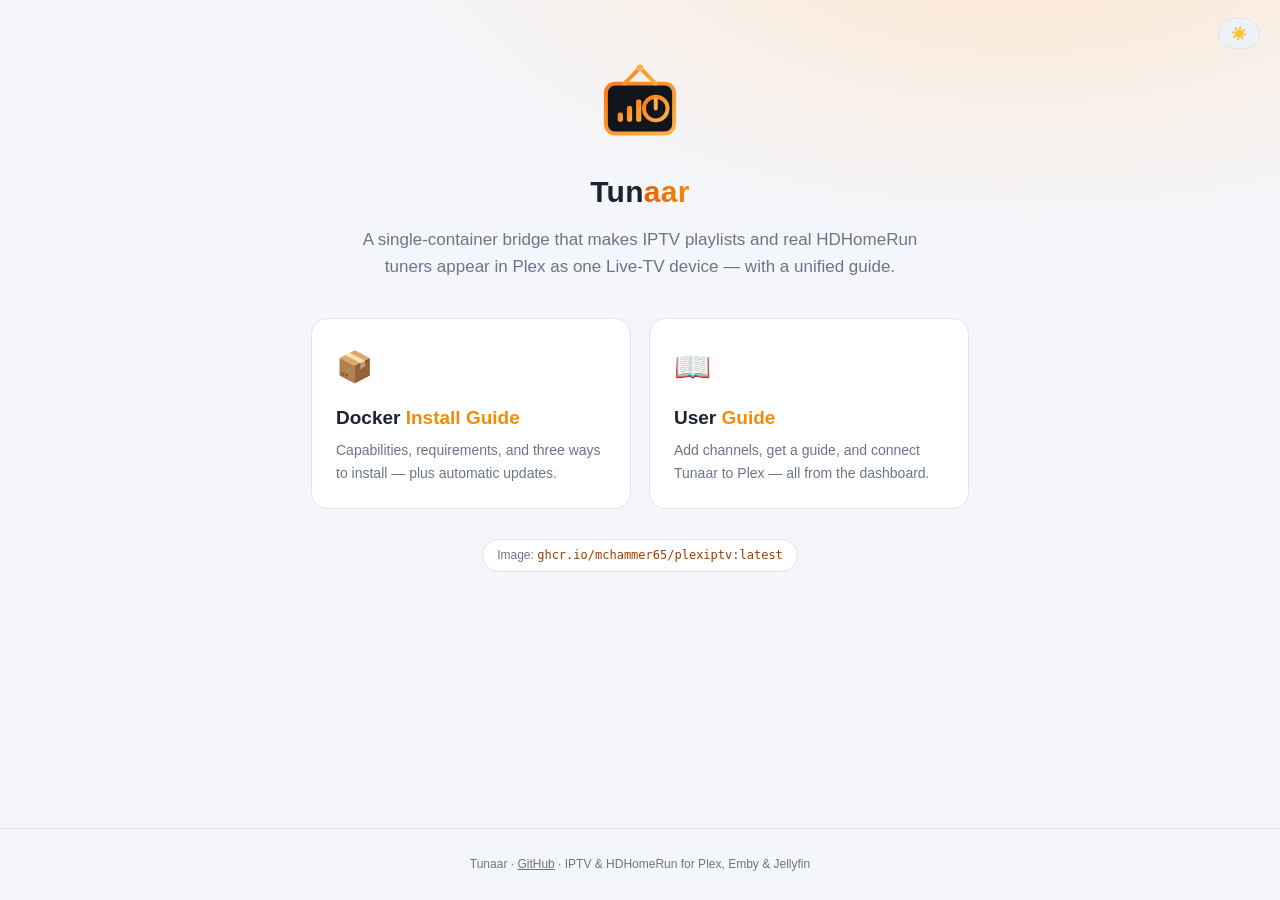
==== docs/index.html @ 2f6f9932 "Serve guides from dashboard nav and publish via GitHub Pages - Dashboard/Console nav gains a "Guide " ====
<!doctype html>
<html lang="en">
<head>
<meta charset="utf-8">
<meta name="viewport" content="width=device-width, initial-scale=1">
<title>Tunaar — IPTV &amp; HDHomeRun for Plex</title>
<script>
  (function () {
    var s = localStorage.getItem('tunaar-theme');
    if (!s) s = matchMedia('(prefers-color-scheme: light)').matches ? 'light' : 'dark';
    document.documentElement.setAttribute('data-theme', s);
  })();
</script>
<style>
:root{
  --bg:#0c0f14;--bg-glow:#1a2030;--panel:#141923;--panel-2:#1b2230;--line:#273042;
  --text:#e8ecf3;--muted:#8a94a6;--accent:#ff7a18;--accent-2:#ffb347;--code:#ffd9b0;
}
:root[data-theme="light"]{
  --bg:#f4f6fb;--bg-glow:#ffe6cc;--panel:#fff;--panel-2:#eef1f7;--line:#dfe4ee;
  --text:#1b2230;--muted:#6b7587;--accent:#e85d04;--accent-2:#f48c06;--code:#9a3d00;
}
*{box-sizing:border-box}
body{margin:0;font-family:-apple-system,BlinkMacSystemFont,"Segoe UI",Roboto,Helvetica,Arial,sans-serif;
  background:radial-gradient(1200px 600px at 80% -10%,var(--bg-glow) 0%,var(--bg) 55%);
  color:var(--text);min-height:100vh;line-height:1.6;display:flex;flex-direction:column}
a{color:var(--accent-2)}
.toggle{position:fixed;top:18px;right:20px;background:var(--panel-2);border:1px solid var(--line);
  color:var(--text);border-radius:999px;padding:7px 12px;font-size:13px;cursor:pointer}
.toggle:hover{border-color:var(--accent)}
main{flex:1;max-width:760px;margin:0 auto;padding:60px 28px;text-align:center}
.brand{font-size:30px;font-weight:700;letter-spacing:.3px;margin-top:16px}
.brand span{background:linear-gradient(90deg,var(--accent),var(--accent-2));-webkit-background-clip:text;background-clip:text;color:transparent}
.tag{color:var(--muted);font-size:17px;max-width:560px;margin:10px auto 0}
.cards{display:flex;gap:18px;flex-wrap:wrap;justify-content:center;margin-top:38px}
.cards a{flex:1;min-width:240px;max-width:320px;text-decoration:none;text-align:left;
  background:var(--panel);border:1px solid var(--line);border-radius:16px;padding:24px;color:var(--text);
  transition:border-color .15s ease,transform .15s ease}
.cards a:hover{border-color:var(--accent);transform:translateY(-2px)}
.cards .ico{font-size:30px}
.cards h3{margin:12px 0 6px;font-size:19px}
.cards h3 span{color:var(--accent-2)}
.cards p{margin:0;color:var(--muted);font-size:14px}
.pill{display:inline-block;margin-top:30px;font-size:12px;color:var(--muted);border:1px solid var(--line);
  border-radius:999px;padding:6px 14px;background:var(--panel)}
.pill code{font-family:ui-monospace,SFMono-Regular,Menlo,Consolas,monospace;color:var(--code)}
footer{color:var(--muted);font-size:12px;text-align:center;padding:26px;border-top:1px solid var(--line)}
footer a{color:var(--muted)}
</style>
</head>
<body>
<button class="toggle" id="tg">🌙</button>
<main>
  <svg width="84" height="84" xmlns="http://www.w3.org/2000/svg" viewBox="0 0 64 64" aria-label="Tunaar">
    <defs><linearGradient id="g" x1="0" y1="0" x2="1" y2="1"><stop offset="0" stop-color="#ff7a18"/><stop offset="1" stop-color="#ffb347"/></linearGradient></defs>
    <rect x="6" y="18" width="52" height="38" rx="7" fill="#11151c" stroke="url(#g)" stroke-width="3"/>
    <path d="M20 18 L32 6 L44 18" fill="none" stroke="url(#g)" stroke-width="3" stroke-linecap="round" stroke-linejoin="round"/>
    <circle cx="32" cy="6" r="2.6" fill="#ffb347"/>
    <circle cx="44" cy="37" r="9" fill="none" stroke="url(#g)" stroke-width="3"/>
    <line x1="44" y1="37" x2="44" y2="30" stroke="#ffb347" stroke-width="3" stroke-linecap="round"/>
    <rect x="15" y="40" width="4" height="7" rx="1.5" fill="url(#g)"/>
    <rect x="22" y="35" width="4" height="12" rx="1.5" fill="url(#g)"/>
    <rect x="29" y="30" width="4" height="17" rx="1.5" fill="url(#g)"/>
  </svg>
  <div class="brand">Tun<span>aar</span></div>
  <p class="tag">A single-container bridge that makes IPTV playlists and real HDHomeRun tuners
     appear in Plex as one Live-TV device — with a unified guide.</p>

  <div class="cards">
    <a href="install.html">
      <div class="ico">📦</div>
      <h3>Docker <span>Install Guide</span></h3>
      <p>Capabilities, requirements, and three ways to install — plus automatic updates.</p>
    </a>
    <a href="user-guide.html">
      <div class="ico">📖</div>
      <h3>User <span>Guide</span></h3>
      <p>Add channels, get a guide, and connect Tunaar to Plex — all from the dashboard.</p>
    </a>
  </div>

  <div class="pill">Image: <code>ghcr.io/mchammer65/plexiptv:latest</code></div>
</main>
<footer>
  Tunaar · <a href="https://github.com/MCHammer65/PlexIPTV">GitHub</a> ·
  IPTV &amp; HDHomeRun for Plex, Emby &amp; Jellyfin
</footer>
<script>
  var t=document.getElementById('tg');
  function paint(){t.textContent=document.documentElement.getAttribute('data-theme')==='light'?'☀️':'🌙';}
  paint();
  t.addEventListener('click',function(){
    var n=document.documentElement.getAttribute('data-theme')==='light'?'dark':'light';
    document.documentElement.setAttribute('data-theme',n);localStorage.setItem('tunaar-theme',n);paint();
  });
</script>
</body>
</html>
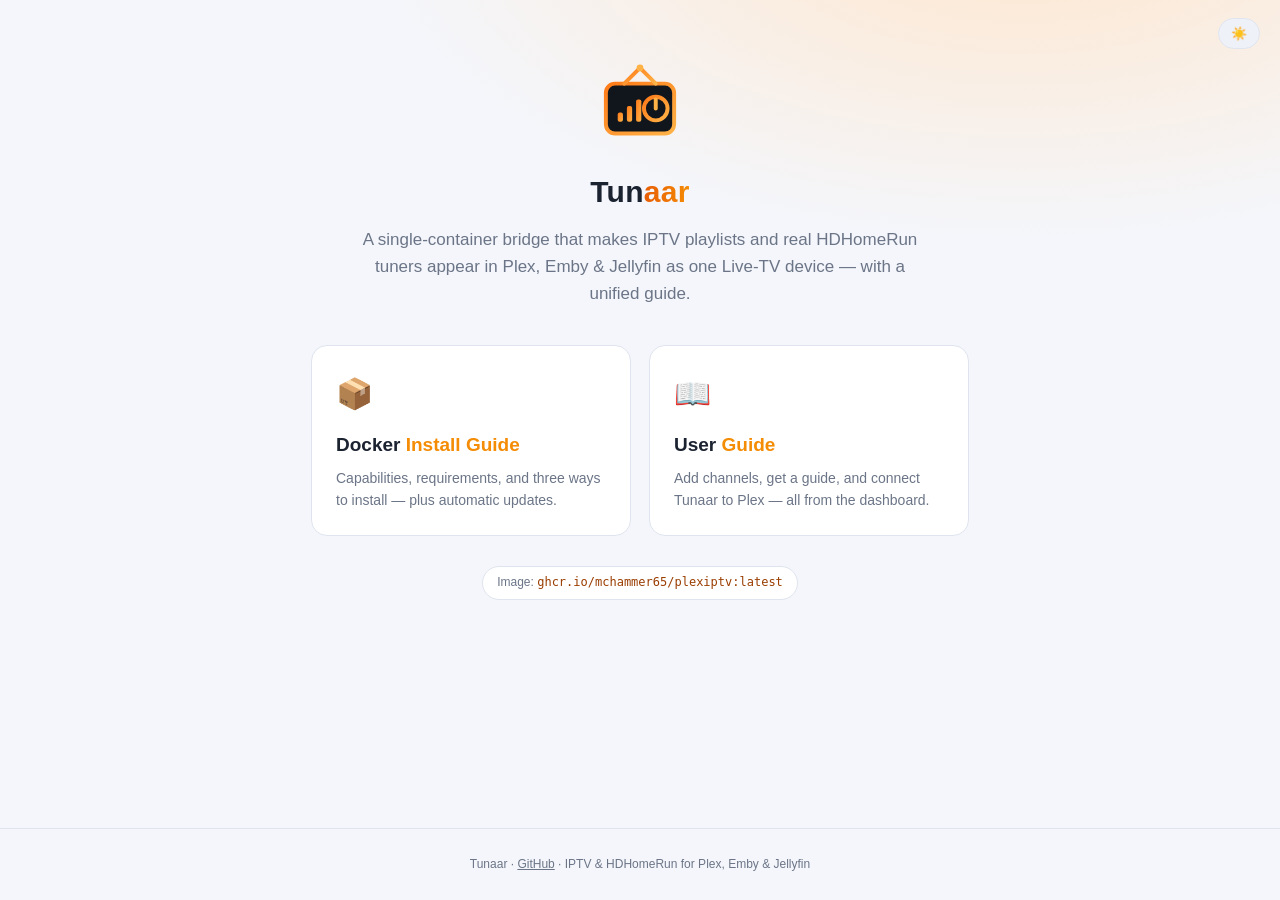
==== commit e6339604: "docs: document native Jellyfin & Emby support Tunaar's HDHomeRun + XMLTV emulation is ingested nativ" ====
--- a/docs/index.html
+++ b/docs/index.html
@@ -64,7 +64,7 @@
   </svg>
   <div class="brand">Tun<span>aar</span></div>
   <p class="tag">A single-container bridge that makes IPTV playlists and real HDHomeRun tuners
-     appear in Plex as one Live-TV device — with a unified guide.</p>
+     appear in Plex, Emby &amp; Jellyfin as one Live-TV device — with a unified guide.</p>
 
   <div class="cards">
     <a href="install.html">
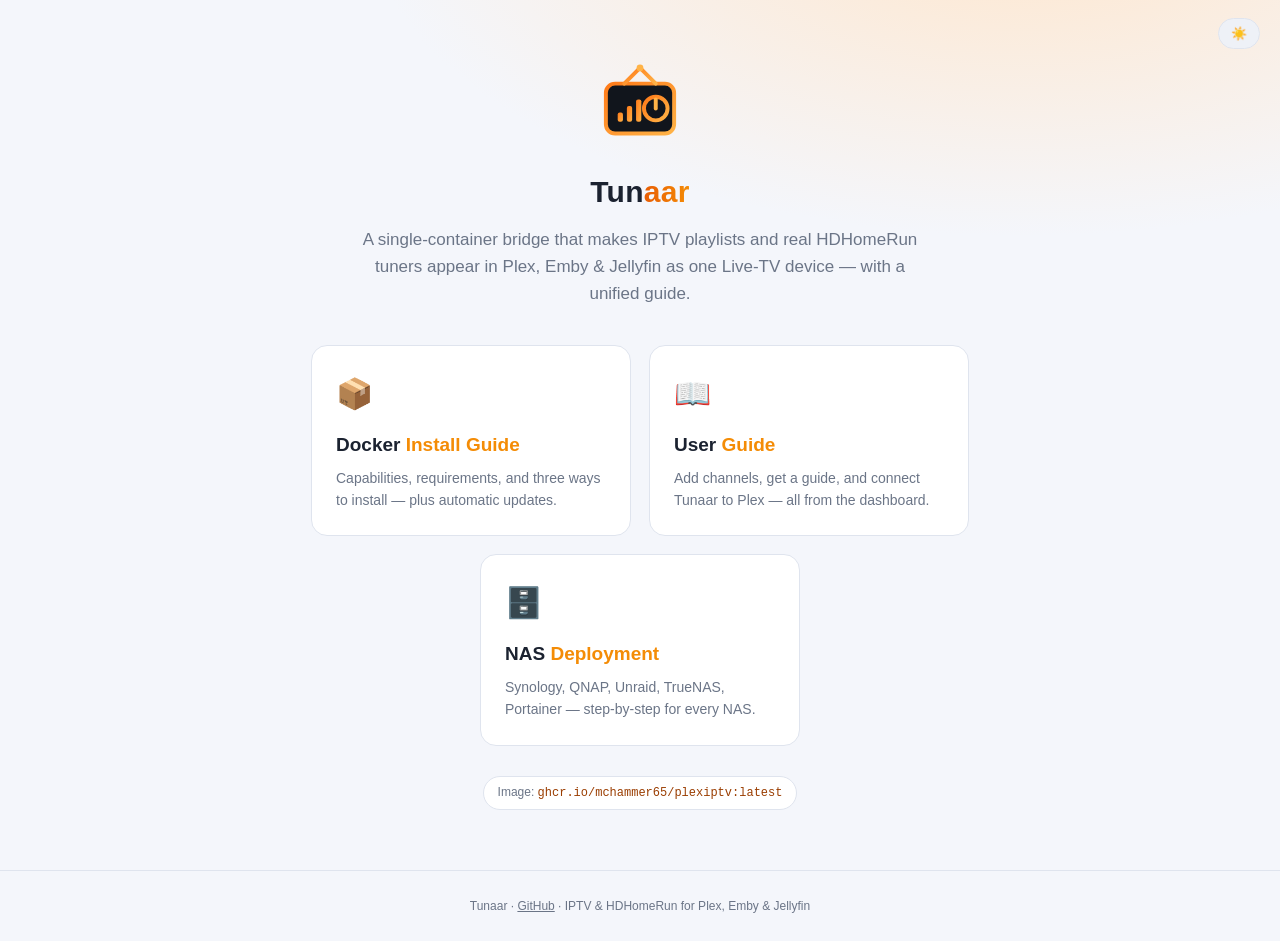
==== commit 3d4cbc10: "NAS deploy kit: per-platform guides + /readyz readiness endpoint Make "runs on all the usual NAS pla" ====
--- a/docs/index.html
+++ b/docs/index.html
@@ -77,6 +77,11 @@
       <h3>User <span>Guide</span></h3>
       <p>Add channels, get a guide, and connect Tunaar to Plex — all from the dashboard.</p>
     </a>
+    <a href="nas.html">
+      <div class="ico">🗄️</div>
+      <h3>NAS <span>Deployment</span></h3>
+      <p>Synology, QNAP, Unraid, TrueNAS, Portainer — step-by-step for every NAS.</p>
+    </a>
   </div>
 
   <div class="pill">Image: <code>ghcr.io/mchammer65/plexiptv:latest</code></div>
